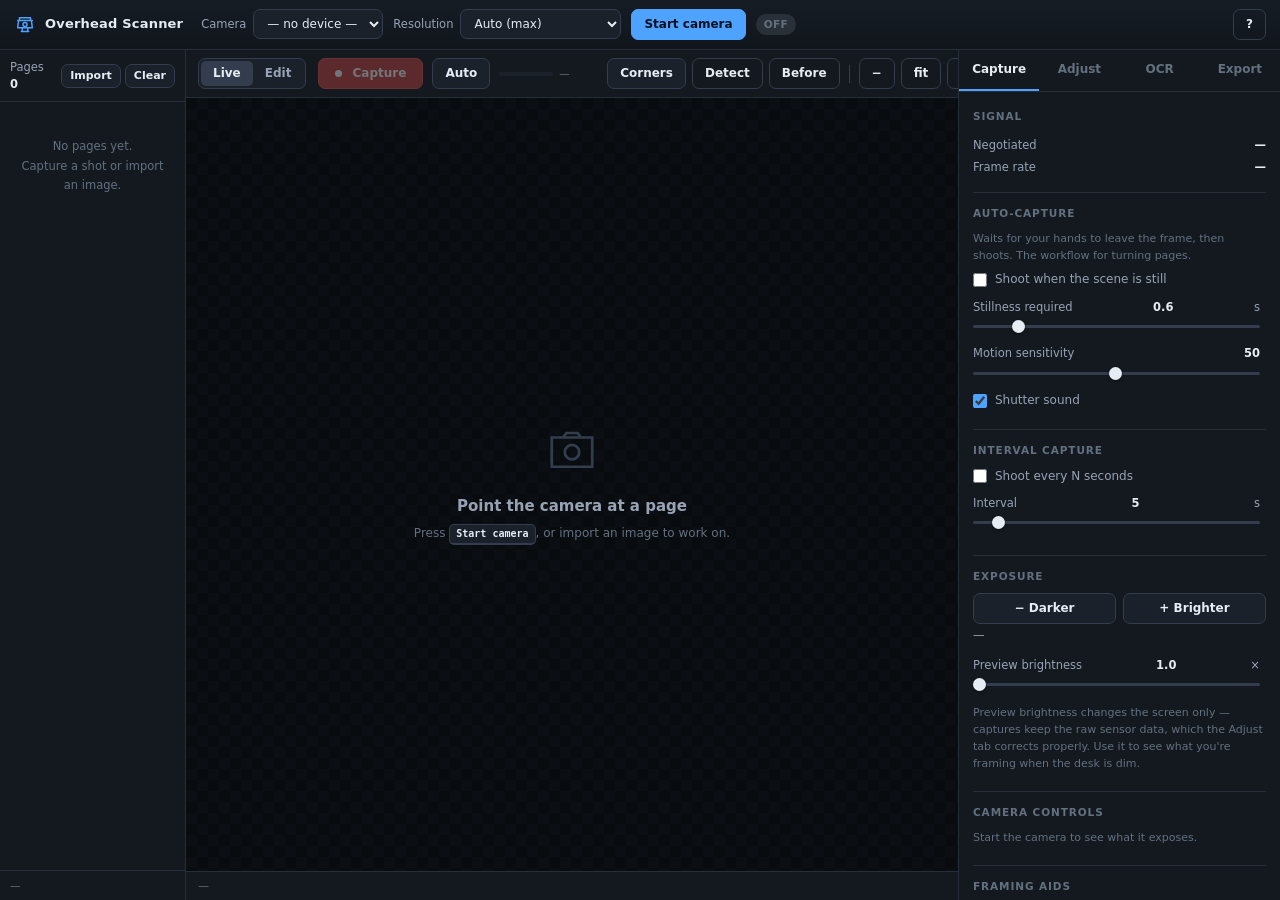
==== index.html @ 56f44bff "Snapshot before revert: PaddleOCR + rewritten detection + quality fix" ====
<!doctype html>
<html lang="en">
<head>
<meta charset="utf-8">
<meta name="viewport" content="width=device-width, initial-scale=1">
<title>Overhead Scanner</title>
<link rel="stylesheet" href="css/styles.css">
<link rel="icon" href="data:image/svg+xml,<svg xmlns='http://www.w3.org/2000/svg' viewBox='0 0 100 100'><text y='.9em' font-size='90'>🖨️</text></svg>">
</head>
<body>

<div class="app">

  <!-- ───────────────────────── top bar ───────────────────────── -->
  <header class="topbar">
    <div class="brand">
      <svg viewBox="0 0 24 24" class="logo" aria-hidden="true">
        <path d="M4 7h16M6 7V4h12v3M5 7l-1 8h16l-1-8M8 19h8M9 15v4M15 15v4" />
        <circle cx="12" cy="11.5" r="2.2"/>
      </svg>
      <span>Overhead&nbsp;Scanner</span>
    </div>

    <div class="topbar-group">
      <label class="field">
        <span>Camera</span>
        <select id="deviceSel"><option value="">— no device —</option></select>
      </label>
      <label class="field">
        <span>Resolution</span>
        <select id="resSel">
          <option value="auto">Auto (max)</option>
          <option value="3840x2160">4K · 3840×2160</option>
          <option value="2560x1440">1440p · 2560×1440</option>
          <option value="1920x1080">1080p · 1920×1080</option>
          <option value="1280x720">720p · 1280×720</option>
        </select>
      </label>
      <button id="btnStart" class="btn btn-primary">Start camera</button>
      <span id="camStatus" class="chip chip-off">off</span>
    </div>

    <div class="topbar-group right">
      <button id="btnHelp" class="btn btn-ghost" title="Keyboard shortcuts (?)">?</button>
    </div>
  </header>

  <main class="main">

    <!-- ───────────────────────── page tray ───────────────────────── -->
    <aside class="tray" id="trayPanel">
      <div class="tray-head">
        <span>Pages <b id="pageCount">0</b></span>
        <div class="tray-head-btns">
          <button id="btnImport" class="btn btn-tiny" title="Import image files">Import</button>
          <button id="btnClearAll" class="btn btn-tiny btn-danger" title="Delete all pages">Clear</button>
        </div>
      </div>
      <div class="tray-list" id="tray">
        <p class="tray-empty">No pages yet.<br>Capture a shot or import an image.</p>
      </div>
      <div class="tray-foot"><span id="trayInfo">—</span></div>
      <input type="file" id="fileInput" accept="image/*" multiple hidden>
    </aside>

    <!-- ───────────────────────── stage ───────────────────────── -->
    <section class="stage">
      <div class="stage-bar">
        <div class="seg" role="tablist">
          <button id="modeLive"  class="seg-btn is-on">Live</button>
          <button id="modeEdit"  class="seg-btn">Edit</button>
        </div>

        <div class="stage-bar-mid">
          <button id="btnCapture" class="btn btn-capture" title="Capture (Space)">
            <span class="dot"></span> Capture
          </button>
          <button id="btnAutoCap" class="btn btn-toggle" title="Auto-capture when the scene is still (A)">Auto</button>
          <div class="motion" title="Scene motion">
            <div class="motion-bar"><i id="motionFill"></i></div>
            <span id="motionLbl">—</span>
          </div>
        </div>

        <div class="stage-bar-right">
          <button id="btnCorners" class="btn btn-toggle" title="Adjust page corners (C)">Corners</button>
          <button id="btnDetect"  class="btn btn-ghost" title="Re-detect page edges (D)">Detect</button>
          <button id="btnCompare" class="btn btn-ghost" title="Hold to see the original (B)">Before</button>
          <span class="sep"></span>
          <button id="btnZoomOut" class="btn btn-ghost">−</button>
          <button id="btnFit" class="btn btn-ghost" title="Fit to window (0)"><span id="zoomLabel">fit</span></button>
          <button id="btnZoomIn" class="btn btn-ghost">+</button>
        </div>
      </div>

      <div class="stage-view" id="stageView">
        <div class="viewport" id="viewport">
          <video id="video" playsinline muted autoplay></video>
          <canvas id="stageCanvas"></canvas>
          <canvas id="overlayCanvas"></canvas>
        </div>
        <div class="stage-empty" id="stageEmpty">
          <svg viewBox="0 0 24 24" class="big-icon"><path d="M3 6h18v13H3z"/><path d="M8 6l1.5-2h5L16 6"/><circle cx="12" cy="12.5" r="3.2"/></svg>
          <h2>Point the camera at a page</h2>
          <p>Press <kbd>Start camera</kbd>, or import an image to work on.</p>
        </div>
        <div class="shutter" id="shutter"></div>
      </div>

      <div class="stage-foot">
        <span id="stageInfo">—</span>
        <span id="stageHint" class="hint"></span>
      </div>
    </section>

    <!-- ───────────────────────── inspector ───────────────────────── -->
    <aside class="inspector">
      <nav class="tabs">
        <button class="tab is-on" data-tab="capture">Capture</button>
        <button class="tab" data-tab="adjust">Adjust</button>
        <button class="tab" data-tab="ocr">OCR</button>
        <button class="tab" data-tab="export">Export</button>
      </nav>

      <!-- ══ Capture ══ -->
      <div class="pane is-on" data-pane="capture">

        <section class="grp">
          <h3>Signal</h3>
          <div class="kv"><span>Negotiated</span><b id="resInfo">—</b></div>
          <div class="kv"><span>Frame rate</span><b id="fpsInfo">—</b></div>
        </section>

        <section class="grp">
          <h3>Auto-capture</h3>
          <p class="note">Waits for your hands to leave the frame, then shoots. The workflow for turning pages.</p>
          <label class="row-check"><input type="checkbox" id="autoCapChk"><span>Shoot when the scene is still</span></label>
          <div class="ctl" data-k="dwell">
            <label>Stillness required <output>0.6</output>s</label>
            <input type="range" min="0.2" max="3" step="0.1" value="0.6">
          </div>
          <div class="ctl" data-k="sens">
            <label>Motion sensitivity <output>50</output></label>
            <input type="range" min="1" max="100" step="1" value="50">
          </div>
          <label class="row-check"><input type="checkbox" id="beepChk" checked><span>Shutter sound</span></label>
        </section>

        <section class="grp">
          <h3>Interval capture</h3>
          <label class="row-check"><input type="checkbox" id="intervalChk"><span>Shoot every N seconds</span></label>
          <div class="ctl" data-k="interval">
            <label>Interval <output>5</output>s</label>
            <input type="range" min="1" max="60" step="1" value="5">
          </div>
        </section>

        <section class="grp">
          <h3>Exposure</h3>
          <div class="btn-row">
            <button class="btn" id="expDown" title="Darker (,)">− Darker</button>
            <button class="btn" id="expUp" title="Brighter (.)">+ Brighter</button>
          </div>
          <div class="kv"><span id="expWhat">—</span><b id="expValue"></b></div>
          <div class="ctl" data-k="previewGain">
            <label>Preview brightness <output>1.0</output>×</label>
            <input type="range" min="1" max="4" step="0.1" value="1">
          </div>
          <p class="note">Preview brightness changes the screen only — captures keep the raw
            sensor data, which the Adjust tab corrects properly. Use it to see what you're
            framing when the desk is dim.</p>
        </section>

        <section class="grp">
          <h3>Camera controls</h3>
          <div id="camCaps"><p class="note">Start the camera to see what it exposes.</p></div>
        </section>

        <section class="grp">
          <h3>Framing aids</h3>
          <label class="row-check"><input type="checkbox" id="guideGrid"><span>Rule-of-thirds grid</span></label>
          <label class="row-check"><input type="checkbox" id="guideCross"><span>Centre cross</span></label>
          <label class="row-check"><input type="checkbox" id="guideDetect" checked><span>Live edge detection</span></label>
          <label class="row-check"><input type="checkbox" id="mirrorChk"><span>Mirror preview</span></label>
          <label class="field wide">
            <span>Aspect guide</span>
            <select id="guideAspect">
              <option value="">none</option>
              <option value="0.7071">A4 portrait</option>
              <option value="1.4142">A4 landscape</option>
              <option value="0.7727">Letter portrait</option>
              <option value="1.2941">Letter landscape</option>
              <option value="1">Square</option>
            </select>
          </label>
        </section>

        <section class="grp">
          <h3>On capture</h3>
          <label class="row-check"><input type="checkbox" id="autoDetectChk" checked><span>Auto-detect page edges</span></label>
          <label class="row-check"><input type="checkbox" id="autoSelectChk" checked><span>Jump to the new page</span></label>
        </section>
      </div>

      <!-- ══ Adjust ══ -->
      <div class="pane" data-pane="adjust">

        <section class="grp">
          <h3>Filter</h3>
          <div class="filters" id="filters">
            <button class="fbtn" data-filter="original">Original</button>
            <button class="fbtn is-on" data-filter="auto">Auto</button>
            <button class="fbtn" data-filter="color">Colour doc</button>
            <button class="fbtn" data-filter="gray">Greyscale</button>
            <button class="fbtn" data-filter="bw">Black &amp; white</button>
            <button class="fbtn" data-filter="whiteboard">Whiteboard</button>
            <button class="fbtn" data-filter="ink">Ink boost</button>
            <button class="fbtn" data-filter="photo">Photo</button>
          </div>
        </section>

        <section class="grp">
          <h3>Crop</h3>
          <button class="btn btn-toggle wide" id="cropEdit">Edit crop corners</button>
          <div class="btn-row">
            <button class="btn btn-ghost" id="cropDetect">Auto-detect</button>
            <button class="btn btn-ghost" id="cropReset">Whole frame</button>
          </div>
          <div class="ctl" data-k="inset">
            <label>Trim edges <output>0.0</output>%</label>
            <input type="range" min="-3" max="8" step="0.1" value="0">
          </div>
          <div class="kv"><span>Status</span><b id="cropState">—</b></div>
          <p class="note">In crop mode, drag a corner to move it, or drag an edge to move the
            whole side. Arrow keys nudge the last corner you touched; hold Shift for bigger steps.</p>
        </section>

        <section class="grp">
          <h3>Geometry</h3>
          <div class="btn-row">
            <button class="btn btn-ghost" id="rotL" title="Rotate left ([)"><svg class="ico" viewBox="0 0 24 24"><path d="M13 4.07V1L8.45 5.55 13 10V6.09c2.84.48 5 2.94 5 5.91s-2.16 5.43-5 5.91v2.02c3.95-.49 7-3.85 7-7.93s-3.05-7.44-7-7.93zM7.11 8.53L5.7 7.11C4.8 8.27 4.24 9.61 4.07 11h2.02c.14-.87.49-1.72 1.02-2.47zM6.09 13H4.07c.17 1.39.72 2.73 1.62 3.89l1.41-1.42c-.52-.75-.87-1.59-1.01-2.47zm1.01 5.32c1.16.9 2.51 1.44 3.9 1.61V17.9c-.87-.15-1.71-.49-2.46-1.03L7.1 18.32z"/></svg>90°</button>
            <button class="btn btn-ghost" id="rotR" title="Rotate right (])"><svg class="ico flip" viewBox="0 0 24 24"><path d="M13 4.07V1L8.45 5.55 13 10V6.09c2.84.48 5 2.94 5 5.91s-2.16 5.43-5 5.91v2.02c3.95-.49 7-3.85 7-7.93s-3.05-7.44-7-7.93zM7.11 8.53L5.7 7.11C4.8 8.27 4.24 9.61 4.07 11h2.02c.14-.87.49-1.72 1.02-2.47zM6.09 13H4.07c.17 1.39.72 2.73 1.62 3.89l1.41-1.42c-.52-.75-.87-1.59-1.01-2.47zm1.01 5.32c1.16.9 2.51 1.44 3.9 1.61V17.9c-.87-.15-1.71-.49-2.46-1.03L7.1 18.32z"/></svg>90°</button>
            <button class="btn btn-ghost" id="flipH">Flip H</button>
            <button class="btn btn-ghost" id="flipV">Flip V</button>
          </div>
          <div class="ctl" data-k="straighten">
            <label>Straighten <output>0</output>°</label>
            <input type="range" min="-15" max="15" step="0.1" value="0">
            <button class="rst" title="Reset to filter default"></button>
          </div>
          <label class="field wide">
            <span>Output size</span>
            <select id="outSize">
              <option value="detected">Fit detected page</option>
              <option value="original">Original pixels</option>
              <option value="a4">A4 · 2480×3508 (300 dpi)</option>
              <option value="letter">Letter · 2550×3300 (300 dpi)</option>
            </select>
          </label>
        </section>

        <section class="grp">
          <h3>Lighting</h3>
          <div class="ctl" data-k="flatten">
            <label>Shadow &amp; gradient removal <output>95</output></label>
            <input type="range" min="0" max="100" step="1" value="95">
            <button class="rst" title="Reset to filter default"></button>
          </div>
          <label class="field wide">
            <span>White balance</span>
            <select id="wbSel">
              <option value="off">Off</option>
              <option value="gray" selected>Gray world</option>
              <option value="white">White patch</option>
            </select>
          </label>
          <div class="ctl" data-k="temp">
            <label>Temperature <output>0</output></label>
            <input type="range" min="-100" max="100" step="1" value="0"><button class="rst" title="Reset to filter default"></button>
          </div>
          <div class="ctl" data-k="tint">
            <label>Tint <output>0</output></label>
            <input type="range" min="-100" max="100" step="1" value="0"><button class="rst" title="Reset to filter default"></button>
          </div>
        </section>

        <section class="grp">
          <h3>Tone</h3>
          <div class="ctl" data-k="exposure">
            <label>Exposure <output>0</output></label>
            <input type="range" min="-100" max="100" step="1" value="0"><button class="rst" title="Reset to filter default"></button>
          </div>
          <div class="ctl" data-k="contrast">
            <label>Contrast <output>0</output></label>
            <input type="range" min="-100" max="100" step="1" value="0"><button class="rst" title="Reset to filter default"></button>
          </div>
          <div class="ctl" data-k="gamma">
            <label>Gamma <output>1.00</output></label>
            <input type="range" min="0.3" max="3" step="0.01" value="1"><button class="rst" title="Reset to filter default"></button>
          </div>
          <div class="ctl" data-k="highlights">
            <label>Highlights <output>0</output></label>
            <input type="range" min="-100" max="100" step="1" value="0"><button class="rst" title="Reset to filter default"></button>
          </div>
          <div class="ctl" data-k="shadows">
            <label>Shadows <output>0</output></label>
            <input type="range" min="-100" max="100" step="1" value="0"><button class="rst" title="Reset to filter default"></button>
          </div>
        </section>

        <section class="grp">
          <h3>Colour</h3>
          <div class="ctl" data-k="saturation">
            <label>Saturation <output>0</output></label>
            <input type="range" min="-100" max="100" step="1" value="0"><button class="rst" title="Reset to filter default"></button>
          </div>
          <div class="ctl" data-k="vibrance">
            <label>Vibrance <output>0</output></label>
            <input type="range" min="-100" max="100" step="1" value="0"><button class="rst" title="Reset to filter default"></button>
          </div>
        </section>

        <section class="grp">
          <h3>Detail</h3>
          <div class="ctl" data-k="denoise">
            <label>Denoise <output>0</output></label>
            <input type="range" min="0" max="100" step="1" value="0"><button class="rst" title="Reset to filter default"></button>
          </div>
          <div class="ctl" data-k="sharpen">
            <label>Sharpen <output>30</output></label>
            <input type="range" min="0" max="150" step="1" value="30"><button class="rst" title="Reset to filter default"></button>
          </div>
        </section>

        <section class="grp" id="bwGrp">
          <h3>Black &amp; white</h3>
          <div class="ctl" data-k="threshold">
            <label>Threshold bias <output>0</output></label>
            <input type="range" min="-50" max="50" step="1" value="0"><button class="rst" title="Reset to filter default"></button>
          </div>
          <div class="ctl" data-k="window">
            <label>Local window <output>100</output>%</label>
            <input type="range" min="20" max="300" step="5" value="100"><button class="rst" title="Reset to filter default"></button>
          </div>
        </section>

        <section class="grp">
          <label class="row-check"><input type="checkbox" id="invertChk"><span>Invert</span></label>
          <div class="btn-row">
            <button class="btn btn-ghost" id="btnResetAdjust">Reset all</button>
            <button class="btn" id="btnApplyAll">Apply to all pages</button>
          </div>
        </section>
      </div>

      <!-- ══ OCR ══ -->
      <div class="pane" data-pane="ocr">
        <section class="grp">
          <h3>Recognition</h3>
          <label class="field wide">
            <span>Engine</span>
            <select id="ocrEngine">
              <option value="paddle">PaddleOCR — PP-OCRv4 (accurate)</option>
              <option value="tesseract">Tesseract — faster to start</option>
            </select>
          </label>
          <label class="field wide" id="langRow">
            <span>Language</span>
            <select id="ocrLang"><option value="eng">English (eng)</option></select>
          </label>
          <label class="field wide">
            <span>Page segmentation</span>
            <select id="ocrPsm">
              <option value="3">Automatic — full page</option>
              <option value="4">Single column of text</option>
              <option value="6">Single uniform block</option>
              <option value="11">Sparse text — find anything</option>
              <option value="1">Automatic with orientation detect</option>
            </select>
          </label>
          <div class="btn-row">
            <button class="btn btn-primary" id="btnOcrPage">Read this page</button>
            <button class="btn" id="btnOcrAll">Read all</button>
          </div>
          <button class="btn btn-ghost wide" id="btnOcrCancel" disabled>Cancel</button>
          <div class="prog"><i id="ocrFill"></i></div>
          <div class="kv"><span id="ocrStatus">idle</span><b id="ocrConf">—</b></div>
          <label class="row-check"><input type="checkbox" id="showBoxes"><span>Show word boxes on the image</span></label>
          <p class="note" id="engineNote"></p>
          <p class="note">OCR runs on the <em>processed</em> image — a good Black &amp; white or Auto filter usually lifts accuracy more than any OCR setting.</p>
        </section>

        <section class="grp grow">
          <h3>Text</h3>
          <textarea id="ocrText" spellcheck="false" placeholder="Recognised text appears here, and is editable before export."></textarea>
          <div class="btn-row">
            <button class="btn btn-ghost" id="btnCopyText">Copy</button>
            <button class="btn btn-ghost" id="btnSaveText">Save .txt</button>
          </div>
        </section>
      </div>

      <!-- ══ Export ══ -->
      <div class="pane" data-pane="export">
        <section class="grp">
          <h3>This page</h3>
          <label class="field wide">
            <span>Format</span>
            <select id="expFormat">
              <option value="image/png">PNG — lossless</option>
              <option value="image/jpeg" selected>JPEG</option>
              <option value="image/webp">WebP</option>
            </select>
          </label>
          <div class="ctl" data-k="expQuality">
            <label>Quality <output>92</output></label>
            <input type="range" min="40" max="100" step="1" value="92">
          </div>
          <div class="btn-row">
            <button class="btn btn-primary" id="btnExportImage">Save image</button>
            <button class="btn btn-ghost" id="btnCopyClip">Copy</button>
          </div>
        </section>

        <section class="grp">
          <h3>PDF</h3>
          <label class="field wide">
            <span>Page size</span>
            <select id="pdfPageSize">
              <option value="auto">Match image aspect</option>
              <option value="a4" selected>A4</option>
              <option value="letter">Letter</option>
            </select>
          </label>
          <div class="ctl" data-k="pdfQuality">
            <label>JPEG quality <output>85</output></label>
            <input type="range" min="40" max="100" step="1" value="85">
          </div>
          <label class="row-check"><input type="checkbox" id="pdfSearchable" checked><span>Searchable — embed OCR text layer</span></label>
          <label class="row-check"><input type="checkbox" id="pdfAllPages" checked><span>All pages (otherwise just this one)</span></label>
          <button class="btn btn-primary wide" id="btnExportPdf">Save PDF</button>
          <p class="note" id="pdfNote">Pages without OCR text are embedded as images only.</p>
        </section>

        <section class="grp">
          <h3>Other</h3>
          <div class="btn-row">
            <button class="btn btn-ghost" id="btnPrint">Print</button>
            <button class="btn btn-ghost" id="btnExportTextAll">All text .txt</button>
          </div>
        </section>

        <section class="grp">
          <h3>Estimate</h3>
          <div class="kv"><span>Output pixels</span><b id="estDims">—</b></div>
          <div class="kv"><span>Approx. size</span><b id="estSize">—</b></div>
          <button class="btn btn-ghost wide" id="btnEstimate">Measure</button>
        </section>
      </div>
    </aside>
  </main>
</div>

<div class="toasts" id="toasts"></div>

<div class="modal" id="helpModal" hidden>
  <div class="modal-box">
    <h2>Keyboard shortcuts</h2>
    <div class="keys">
      <div><kbd>Space</kbd><span>Capture</span></div>
      <div><kbd>A</kbd><span>Toggle auto-capture</span></div>
      <div><kbd>C</kbd><span>Corner adjust mode</span></div>
      <div><kbd>D</kbd><span>Re-detect page edges</span></div>
      <div><kbd>B</kbd><span>Hold — show original</span></div>
      <div><kbd>L</kbd> / <kbd>E</kbd><span>Live / Edit view</span></div>
      <div><kbd>←</kbd> <kbd>→</kbd><span>Previous / next page</span></div>
      <div><kbd>,</kbd> <kbd>.</kbd><span>Camera exposure down / up</span></div>
      <div><kbd>[</kbd> <kbd>]</kbd><span>Rotate left / right</span></div>
      <div><kbd>0</kbd><span>Fit to window</span></div>
      <div><kbd>+</kbd> <kbd>−</kbd><span>Zoom</span></div>
      <div><kbd>1</kbd>–<kbd>8</kbd><span>Pick filter</span></div>
      <div><kbd>R</kbd><span>Run OCR on this page</span></div>
      <div><kbd>Delete</kbd><span>Delete current page</span></div>
      <div><kbd>?</kbd><span>This help</span></div>
    </div>
    <h2>Tips for a clean scan</h2>
    <ul class="tips">
      <li>Light the page from two sides if you can; one lamp leaves a gradient that
          <em>Shadow &amp; gradient removal</em> then has to undo.</li>
      <li>A dark, matte desk mat makes edge detection almost perfect.</li>
      <li>For text-only pages, <em>Black &amp; white</em> gives the smallest files and the best OCR.</li>
      <li>Auto-capture waits for stillness — keep your hand in frame until you want the shot.</li>
    </ul>
    <button class="btn btn-primary" id="btnHelpClose">Close</button>
  </div>
</div>

<script src="js/util.js"></script>
<script src="js/geometry.js"></script>
<script src="js/imaging.js"></script>
<script src="js/camera.js"></script>
<script src="js/pdf.js"></script>
<script src="js/store.js"></script>
<script src="vendor/tesseract/tesseract.min.js"></script>
<script src="vendor/onnx/ort.wasm.min.js"></script>
<script src="js/paddle.js"></script>
<script src="js/ocr.js"></script>
<script src="js/app.js"></script>
</body>
</html>
---- css/styles.css ----
/* ─────────────────────────────────────────────────────────────
   Overhead Scanner — dark console UI.
   Dark on purpose: the operator judges paper whiteness against
   the screen, and a bright UI reflects in glossy pages.
   ───────────────────────────────────────────────────────────── */

:root{
  --bg:        #0d1014;
  --bg-2:      #141920;
  --bg-3:      #1b212a;
  --line:      #262e3a;
  --line-2:    #333d4d;
  --fg:        #e6ecf3;
  --fg-2:      #97a3b4;
  --fg-3:      #63707f;
  --accent:    #4da3ff;
  --accent-2:  #7fc0ff;
  --good:      #35d39a;
  --warn:      #ffb648;
  --bad:       #ff6b6b;
  --shadow:    0 8px 28px rgba(0,0,0,.45);
  --r:         9px;
  --tray-w:    186px;
  --insp-w:    322px;
  font-synthesis-weight: none;
}

*{ box-sizing:border-box; margin:0; padding:0; }

html,body{ height:100%; }
body{
  background:var(--bg);
  color:var(--fg);
  font:13px/1.45 -apple-system, BlinkMacSystemFont, "Inter", "Segoe UI", system-ui, sans-serif;
  overflow:hidden;
  -webkit-font-smoothing:antialiased;
}

kbd{
  display:inline-block; padding:1px 6px; border-radius:5px;
  background:var(--bg-3); border:1px solid var(--line-2);
  border-bottom-width:2px; font:600 11px/1.6 ui-monospace,SFMono-Regular,Menlo,monospace;
  color:var(--fg);
}

/* ── layout ─────────────────────────────────────────────── */
.app{ display:flex; flex-direction:column; height:100%; }
.main{ flex:1; display:flex; min-height:0; }

.topbar{
  display:flex; align-items:center; gap:18px;
  padding:0 14px; height:50px; flex:none;
  background:linear-gradient(180deg,#161c24,#11161d);
  border-bottom:1px solid var(--line);
}
.brand{ display:flex; align-items:center; gap:9px; font-weight:650; letter-spacing:.2px; white-space:nowrap; }
.logo{ width:22px; height:22px; fill:none; stroke:var(--accent); stroke-width:1.6; stroke-linejoin:round; stroke-linecap:round; }
.topbar-group{ display:flex; align-items:center; gap:10px; }
.topbar-group.right{ margin-left:auto; }

/* ── form atoms ─────────────────────────────────────────── */
.field{ display:flex; align-items:center; gap:7px; font-size:11.5px; color:var(--fg-2); }
.field.wide{ display:block; margin:8px 0; }
.field.wide > span{ display:block; margin-bottom:5px; }
select, input[type=text], textarea{
  background:var(--bg-3); color:var(--fg); border:1px solid var(--line-2);
  border-radius:7px; padding:6px 9px; font:inherit; font-size:12px; outline:none;
  max-width:100%;
}
.field.wide select{ width:100%; }
select:focus, textarea:focus{ border-color:var(--accent); }
select{ cursor:pointer; }

.btn{
  background:var(--bg-3); color:var(--fg); border:1px solid var(--line-2);
  border-radius:7px; padding:6px 12px; font:inherit; font-size:12px; font-weight:550;
  cursor:pointer; white-space:nowrap; transition:background .12s, border-color .12s, color .12s;
}
.btn:hover:not(:disabled){ background:#242c37; border-color:#44506279; }
.btn:active:not(:disabled){ transform:translateY(1px); }
.btn:disabled{ opacity:.4; cursor:not-allowed; }
.btn-primary{ background:var(--accent); border-color:var(--accent); color:#04101f; }
.btn-primary:hover:not(:disabled){ background:var(--accent-2); border-color:var(--accent-2); }
.btn-ghost{ background:transparent; }
.btn-danger:hover:not(:disabled){ background:#3a1f24; border-color:#7d3b45; color:#ffb3b3; }
.btn-tiny{ padding:3px 8px; font-size:11px; }
.btn.wide{ width:100%; margin-top:8px; }
.btn-toggle.is-on{ background:var(--accent); border-color:var(--accent); color:#04101f; }
.btn-row{ display:flex; gap:7px; margin-top:9px; flex-wrap:wrap; }
.btn-row .btn{ flex:1; }

.chip{ font-size:10.5px; font-weight:650; padding:3px 8px; border-radius:20px; letter-spacing:.4px; text-transform:uppercase; }
.chip-off{ background:#2a3038; color:var(--fg-3); }
.chip-on{ background:#123227; color:var(--good); }
.chip-err{ background:#33191c; color:var(--bad); }

.row-check{ display:flex; align-items:center; gap:8px; margin:7px 0; cursor:pointer; color:var(--fg-2); font-size:12px; }
.row-check input{ accent-color:var(--accent); width:14px; height:14px; cursor:pointer; flex:none; }
.row-check:hover{ color:var(--fg); }

/* sliders */
.ctl{ margin:10px 0; display:grid; grid-template-columns:1fr auto; gap:2px 6px; align-items:center; }
.ctl label{ grid-column:1/2; font-size:11.5px; color:var(--fg-2); display:flex; justify-content:space-between; gap:8px; }
.ctl label output{ color:var(--fg); font-variant-numeric:tabular-nums; font-weight:600; }
.ctl input[type=range]{ grid-column:1/2; width:100%; }
/* Reset affordance. Drawn as SVG rather than a "⟲" glyph — the rotation
   arrows are missing from enough font fallbacks to show up as tofu. */
.ctl .rst{
  grid-row:1/3; grid-column:2/3; align-self:center;
  width:19px; height:19px; padding:0; font-size:0; border:none; cursor:pointer;
  background:transparent no-repeat center / 13px 13px;
  background-image:url("data:image/svg+xml,%3Csvg xmlns='http://www.w3.org/2000/svg' viewBox='0 0 16 16' fill='none' stroke='%2363707f' stroke-width='1.7' stroke-linecap='round' stroke-linejoin='round'%3E%3Cpath d='M13.2 8a5.2 5.2 0 1 1-1.7-3.85'/%3E%3Cpath d='M13.4 2.2v3.2h-3.2'/%3E%3C/svg%3E");
  transition:opacity .12s;
  opacity:.7;
}
.ctl .rst:hover{
  opacity:1;
  background-image:url("data:image/svg+xml,%3Csvg xmlns='http://www.w3.org/2000/svg' viewBox='0 0 16 16' fill='none' stroke='%234da3ff' stroke-width='1.7' stroke-linecap='round' stroke-linejoin='round'%3E%3Cpath d='M13.2 8a5.2 5.2 0 1 1-1.7-3.85'/%3E%3Cpath d='M13.4 2.2v3.2h-3.2'/%3E%3C/svg%3E");
}

.ico{ width:13px; height:13px; fill:currentColor; vertical-align:-2px; margin-right:5px; }
.ico.flip{ transform:scaleX(-1); }
.ctl.is-dirty label output{ color:var(--accent); }

input[type=range]{
  -webkit-appearance:none; appearance:none; height:18px; background:none; cursor:pointer;
}
input[type=range]::-webkit-slider-runnable-track{ height:3px; border-radius:3px; background:var(--line-2); }
input[type=range]::-webkit-slider-thumb{
  -webkit-appearance:none; width:13px; height:13px; border-radius:50%;
  background:var(--fg); margin-top:-5px; border:none; box-shadow:0 1px 3px #0008;
}
input[type=range]:hover::-webkit-slider-thumb{ background:var(--accent-2); }
input[type=range]::-moz-range-track{ height:3px; border-radius:3px; background:var(--line-2); }
input[type=range]::-moz-range-thumb{ width:13px; height:13px; border:none; border-radius:50%; background:var(--fg); }

/* ── tray ───────────────────────────────────────────────── */
.tray{
  width:var(--tray-w); flex:none; display:flex; flex-direction:column;
  background:var(--bg-2); border-right:1px solid var(--line);
}
.tray-head{
  display:flex; align-items:center; justify-content:space-between; gap:6px;
  padding:9px 10px; border-bottom:1px solid var(--line); font-size:11.5px; color:var(--fg-2);
}
.tray-head b{ color:var(--fg); }
.tray-head-btns{ display:flex; gap:4px; }
.tray-list{ flex:1; overflow-y:auto; padding:9px; display:flex; flex-direction:column; gap:9px; }
.tray-empty{ color:var(--fg-3); font-size:11.5px; text-align:center; padding:26px 6px; line-height:1.7; }
.tray-foot{ padding:7px 10px; border-top:1px solid var(--line); font-size:10.5px; color:var(--fg-3); }

.thumb{
  position:relative; border:2px solid transparent; border-radius:var(--r);
  overflow:hidden; cursor:pointer; background:#0a0d11; flex:none;
}
.thumb img{ display:block; width:100%; height:auto; opacity:.85; }
.thumb:hover img{ opacity:1; }
.thumb.is-on{ border-color:var(--accent); }
.thumb.is-drag{ opacity:.35; }
.thumb.drop-before{ box-shadow:0 -3px 0 0 var(--accent); }
.thumb.drop-after{ box-shadow:0 3px 0 0 var(--accent); }
.thumb .num{
  position:absolute; top:4px; left:4px; background:#000a; color:#fff;
  font-size:10px; font-weight:700; padding:1px 6px; border-radius:20px;
}
.thumb .badges{ position:absolute; top:4px; right:4px; display:flex; gap:3px; }
.thumb .badge{ background:#000a; color:var(--good); font-size:9px; font-weight:700; padding:1px 5px; border-radius:20px; }
.thumb .del{
  position:absolute; bottom:4px; right:4px; background:#000a; color:#fff; border:none;
  width:20px; height:20px; border-radius:5px; cursor:pointer; font-size:12px; line-height:1;
  opacity:0; transition:opacity .12s;
}
.thumb:hover .del{ opacity:1; }
.thumb .del:hover{ background:var(--bad); }

/* ── stage ──────────────────────────────────────────────── */
.stage{ flex:1; display:flex; flex-direction:column; min-width:0; background:var(--bg); }
.stage-bar{
  display:flex; align-items:center; gap:12px; padding:8px 12px; flex:none;
  border-bottom:1px solid var(--line); background:var(--bg-2);
}
.stage-bar-mid{ display:flex; align-items:center; gap:9px; margin:0 auto; }
.stage-bar-right{ display:flex; align-items:center; gap:6px; }
.sep{ width:1px; height:18px; background:var(--line-2); margin:0 3px; }

.seg{ display:flex; background:var(--bg-3); border:1px solid var(--line-2); border-radius:7px; padding:2px; }
.seg-btn{
  background:none; border:none; color:var(--fg-2); padding:4px 12px; border-radius:5px;
  font:inherit; font-size:12px; font-weight:600; cursor:pointer;
}
.seg-btn.is-on{ background:var(--line-2); color:var(--fg); }

.btn-capture{ background:#c8443f; border-color:#e05a55; color:#fff; padding:6px 16px; font-weight:650; }
.btn-capture:hover:not(:disabled){ background:#e05a55; border-color:#f07570; }
.btn-capture .dot{ display:inline-block; width:7px; height:7px; border-radius:50%; background:#fff; margin-right:6px; vertical-align:middle; }

.motion{ display:flex; align-items:center; gap:6px; font-size:10.5px; color:var(--fg-3); min-width:96px; }
.motion-bar{ width:54px; height:4px; background:var(--bg-3); border-radius:3px; overflow:hidden; }
.motion-bar i{ display:block; height:100%; width:0%; background:var(--warn); transition:width .1s linear; }
.motion-bar i.still{ background:var(--good); }

.stage-view{ flex:1; position:relative; overflow:hidden; display:flex; align-items:center; justify-content:center;
  background:
    linear-gradient(45deg,#0b0e12 25%,transparent 25%,transparent 75%,#0b0e12 75%),
    linear-gradient(45deg,#0b0e12 25%,#090c0f 25%,#090c0f 75%,#0b0e12 75%);
  background-size:22px 22px; background-position:0 0,11px 11px;
}
.viewport{ position:relative; line-height:0; box-shadow:var(--shadow); }
.viewport video, .viewport canvas{ display:block; max-width:100%; }
#video{ background:#000; }
#stageCanvas{ background:#fff; }
#overlayCanvas{ position:absolute; inset:0; width:100%; height:100%; touch-action:none; }
.viewport.mirrored video{ transform:scaleX(-1); }
.viewport.hide-video video{ display:none; }
.viewport.hide-canvas #stageCanvas{ display:none; }
.viewport.hidden{ display:none; }
.viewport.corner-mode #overlayCanvas{ cursor:crosshair; }

.stage-empty{ position:absolute; left:0; right:0; padding:0 20px; text-align:center; color:var(--fg-3); pointer-events:none; }
.stage-empty h2{ font-size:15px; font-weight:600; color:var(--fg-2); margin:12px 0 6px; }
.stage-empty p{ font-size:12px; }
.stage-empty kbd{ font-size:10px; }
.big-icon{ width:54px; height:54px; fill:none; stroke:var(--line-2); stroke-width:1.2; }

.shutter{ position:absolute; inset:0; background:#fff; opacity:0; pointer-events:none; }
.shutter.flash{ animation:flash .28s ease-out; }
@keyframes flash{ 0%{opacity:.85} 100%{opacity:0} }

.stage-foot{
  flex:none; padding:6px 12px; border-top:1px solid var(--line); background:var(--bg-2);
  display:flex; justify-content:space-between; gap:12px; font-size:11px; color:var(--fg-3);
  font-variant-numeric:tabular-nums;
}
.stage-foot .hint{ color:var(--accent); }

/* ── inspector ──────────────────────────────────────────── */
.inspector{
  width:var(--insp-w); flex:none; display:flex; flex-direction:column;
  background:var(--bg-2); border-left:1px solid var(--line);
}
.tabs{ display:flex; flex:none; border-bottom:1px solid var(--line); }
.tab{
  flex:1; background:none; border:none; border-bottom:2px solid transparent;
  color:var(--fg-3); padding:11px 4px; font:inherit; font-size:12px; font-weight:600; cursor:pointer;
}
.tab:hover{ color:var(--fg-2); }
.tab.is-on{ color:var(--fg); border-bottom-color:var(--accent); }
.pane{ display:none; flex:1; overflow-y:auto; padding:4px 14px 20px; flex-direction:column; }
.pane.is-on{ display:flex; }

.grp{ padding:13px 0; border-bottom:1px solid var(--line); }
.grp:last-child{ border-bottom:none; }
.grp.grow{ flex:1; display:flex; flex-direction:column; min-height:170px; }
.grp h3{
  font-size:10.5px; font-weight:700; text-transform:uppercase; letter-spacing:.9px;
  color:var(--fg-3); margin-bottom:9px;
}
.note{ font-size:11px; color:var(--fg-3); line-height:1.55; margin:6px 0; }
.note em{ color:var(--fg-2); font-style:normal; }
.kv{ display:flex; justify-content:space-between; gap:10px; font-size:11.5px; color:var(--fg-2); padding:3px 0; }
.kv b{ color:var(--fg); font-weight:600; font-variant-numeric:tabular-nums; text-align:right; }

.filters{ display:grid; grid-template-columns:1fr 1fr; gap:6px; }
.fbtn{
  background:var(--bg-3); border:1px solid var(--line-2); color:var(--fg-2);
  border-radius:7px; padding:7px 6px; font:inherit; font-size:11.5px; font-weight:550; cursor:pointer;
}
.fbtn:hover{ background:#242c37; color:var(--fg); }
.fbtn.is-on{ background:var(--accent); border-color:var(--accent); color:#04101f; }

.prog{ height:4px; background:var(--bg-3); border-radius:3px; overflow:hidden; margin:10px 0 6px; }
.prog i{ display:block; height:100%; width:0%; background:var(--accent); transition:width .18s; }

#ocrText{ flex:1; width:100%; resize:none; font:12px/1.55 ui-monospace,SFMono-Regular,Menlo,monospace; min-height:150px; }

#camCaps .ctl{ margin:8px 0; }

/* ── toasts ─────────────────────────────────────────────── */
.toasts{ position:fixed; bottom:18px; left:50%; transform:translateX(-50%); display:flex; flex-direction:column; gap:7px; z-index:60; align-items:center; pointer-events:none; }
.toast{
  background:var(--bg-3); border:1px solid var(--line-2); color:var(--fg);
  padding:8px 15px; border-radius:20px; font-size:12px; box-shadow:var(--shadow);
  animation:rise .2s ease-out;
}
.toast.good{ border-color:#2c6e56; color:#9df0cd; }
.toast.bad{ border-color:#7d3b45; color:#ffb3b3; }
.toast.fade{ opacity:0; transition:opacity .3s; }
@keyframes rise{ from{ opacity:0; transform:translateY(8px);} }

/* ── modal ──────────────────────────────────────────────── */
.modal{ position:fixed; inset:0; background:#000a; display:flex; align-items:center; justify-content:center; z-index:70; padding:20px; }
.modal[hidden]{ display:none; }
.modal-box{
  background:var(--bg-2); border:1px solid var(--line-2); border-radius:14px;
  padding:24px 26px; max-width:520px; width:100%; max-height:86vh; overflow-y:auto; box-shadow:var(--shadow);
}
.modal-box h2{ font-size:13px; text-transform:uppercase; letter-spacing:.9px; color:var(--fg-3); margin:18px 0 10px; }
.modal-box h2:first-child{ margin-top:0; }
.keys{ display:grid; grid-template-columns:auto 1fr; gap:7px 14px; align-items:center; font-size:12px; }
.keys > div{ display:contents; }
.keys span{ color:var(--fg-2); }
.tips{ padding-left:17px; font-size:12px; color:var(--fg-2); line-height:1.65; }
.tips li{ margin:5px 0; }
.tips em{ color:var(--fg); font-style:normal; font-weight:600; }
.modal-box .btn{ margin-top:20px; }

/* ── scrollbars ─────────────────────────────────────────── */
::-webkit-scrollbar{ width:9px; height:9px; }
::-webkit-scrollbar-track{ background:transparent; }
::-webkit-scrollbar-thumb{ background:#2c3542; border-radius:5px; border:2px solid var(--bg-2); }
::-webkit-scrollbar-thumb:hover{ background:#3d4757; }

/* ── narrow screens ─────────────────────────────────────── */
@media (max-width:1180px){
  :root{ --insp-w:288px; --tray-w:150px; }
  .brand span{ display:none; }
}
@media (max-width:940px){
  .tray{ display:none; }
  .motion{ display:none; }
}
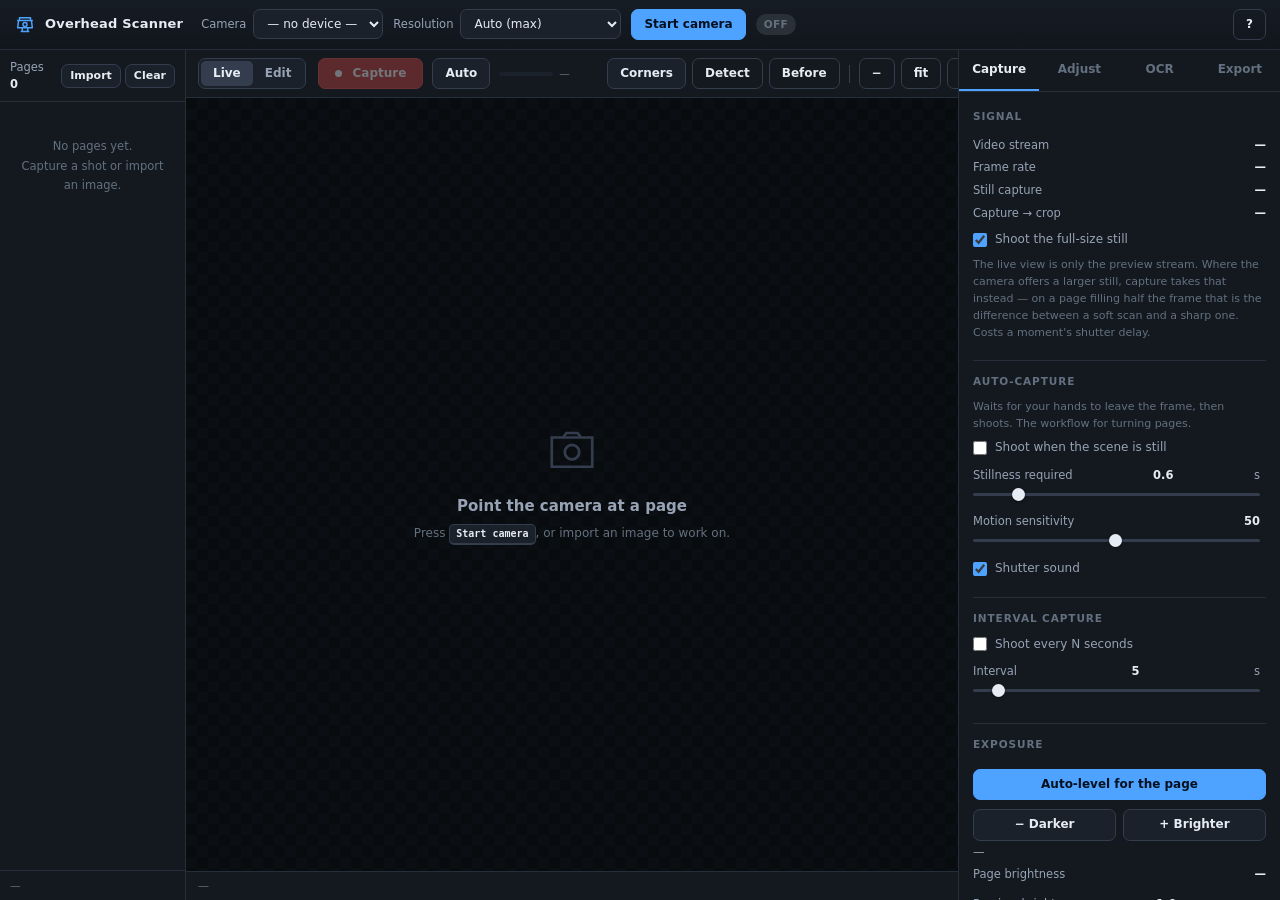
==== commit 665ec58d: "Capture at the camera's real maximum; auto-level exposure; refocus Resolution: - getUserMedia 'ideal" ====
--- a/index.html
+++ b/index.html
@@ -127,8 +127,14 @@
 
         <section class="grp">
           <h3>Signal</h3>
-          <div class="kv"><span>Negotiated</span><b id="resInfo">—</b></div>
+          <div class="kv"><span>Video stream</span><b id="resInfo">—</b></div>
           <div class="kv"><span>Frame rate</span><b id="fpsInfo">—</b></div>
+          <div class="kv"><span>Still capture</span><b id="photoInfo">—</b></div>
+          <div class="kv"><span>Capture → crop</span><b id="cropInfo">—</b></div>
+          <label class="row-check"><input type="checkbox" id="photoChk" checked><span>Shoot the full-size still</span></label>
+          <p class="note">The live view is only the preview stream. Where the camera offers a
+            larger still, capture takes that instead — on a page filling half the frame that is
+            the difference between a soft scan and a sharp one. Costs a moment's shutter delay.</p>
         </section>
 
         <section class="grp">
@@ -157,11 +163,13 @@
 
         <section class="grp">
           <h3>Exposure</h3>
+          <button class="btn btn-primary wide" id="expAuto">Auto-level for the page</button>
           <div class="btn-row">
             <button class="btn" id="expDown" title="Darker (,)">− Darker</button>
             <button class="btn" id="expUp" title="Brighter (.)">+ Brighter</button>
           </div>
           <div class="kv"><span id="expWhat">—</span><b id="expValue"></b></div>
+          <div class="kv"><span>Page brightness</span><b id="pageLevel">—</b></div>
           <div class="ctl" data-k="previewGain">
             <label>Preview brightness <output>1.0</output>×</label>
             <input type="range" min="1" max="4" step="0.1" value="1">
@@ -169,6 +177,14 @@
           <p class="note">Preview brightness changes the screen only — captures keep the raw
             sensor data, which the Adjust tab corrects properly. Use it to see what you're
             framing when the desk is dim.</p>
+        </section>
+
+        <section class="grp">
+          <h3>Focus</h3>
+          <button class="btn wide" id="btnRefocus">Refocus now</button>
+          <p class="note">Overhead rigs often hunt, or lock onto the desk instead of the page.
+            Refocus after changing how high the camera sits. If your camera offers manual
+            focus it appears under Camera controls below.</p>
         </section>
 
         <section class="grp">
@@ -220,22 +236,6 @@
         </section>
 
         <section class="grp">
-          <h3>Crop</h3>
-          <button class="btn btn-toggle wide" id="cropEdit">Edit crop corners</button>
-          <div class="btn-row">
-            <button class="btn btn-ghost" id="cropDetect">Auto-detect</button>
-            <button class="btn btn-ghost" id="cropReset">Whole frame</button>
-          </div>
-          <div class="ctl" data-k="inset">
-            <label>Trim edges <output>0.0</output>%</label>
-            <input type="range" min="-3" max="8" step="0.1" value="0">
-          </div>
-          <div class="kv"><span>Status</span><b id="cropState">—</b></div>
-          <p class="note">In crop mode, drag a corner to move it, or drag an edge to move the
-            whole side. Arrow keys nudge the last corner you touched; hold Shift for bigger steps.</p>
-        </section>
-
-        <section class="grp">
           <h3>Geometry</h3>
           <div class="btn-row">
             <button class="btn btn-ghost" id="rotL" title="Rotate left ([)"><svg class="ico" viewBox="0 0 24 24"><path d="M13 4.07V1L8.45 5.55 13 10V6.09c2.84.48 5 2.94 5 5.91s-2.16 5.43-5 5.91v2.02c3.95-.49 7-3.85 7-7.93s-3.05-7.44-7-7.93zM7.11 8.53L5.7 7.11C4.8 8.27 4.24 9.61 4.07 11h2.02c.14-.87.49-1.72 1.02-2.47zM6.09 13H4.07c.17 1.39.72 2.73 1.62 3.89l1.41-1.42c-.52-.75-.87-1.59-1.01-2.47zm1.01 5.32c1.16.9 2.51 1.44 3.9 1.61V17.9c-.87-.15-1.71-.49-2.46-1.03L7.1 18.32z"/></svg>90°</button>
@@ -358,13 +358,6 @@
         <section class="grp">
           <h3>Recognition</h3>
           <label class="field wide">
-            <span>Engine</span>
-            <select id="ocrEngine">
-              <option value="paddle">PaddleOCR — PP-OCRv4 (accurate)</option>
-              <option value="tesseract">Tesseract — faster to start</option>
-            </select>
-          </label>
-          <label class="field wide" id="langRow">
             <span>Language</span>
             <select id="ocrLang"><option value="eng">English (eng)</option></select>
           </label>
@@ -386,7 +379,6 @@
           <div class="prog"><i id="ocrFill"></i></div>
           <div class="kv"><span id="ocrStatus">idle</span><b id="ocrConf">—</b></div>
           <label class="row-check"><input type="checkbox" id="showBoxes"><span>Show word boxes on the image</span></label>
-          <p class="note" id="engineNote"></p>
           <p class="note">OCR runs on the <em>processed</em> image — a good Black &amp; white or Auto filter usually lifts accuracy more than any OCR setting.</p>
         </section>
 
@@ -502,8 +494,6 @@
 <script src="js/pdf.js"></script>
 <script src="js/store.js"></script>
 <script src="vendor/tesseract/tesseract.min.js"></script>
-<script src="vendor/onnx/ort.wasm.min.js"></script>
-<script src="js/paddle.js"></script>
 <script src="js/ocr.js"></script>
 <script src="js/app.js"></script>
 </body>
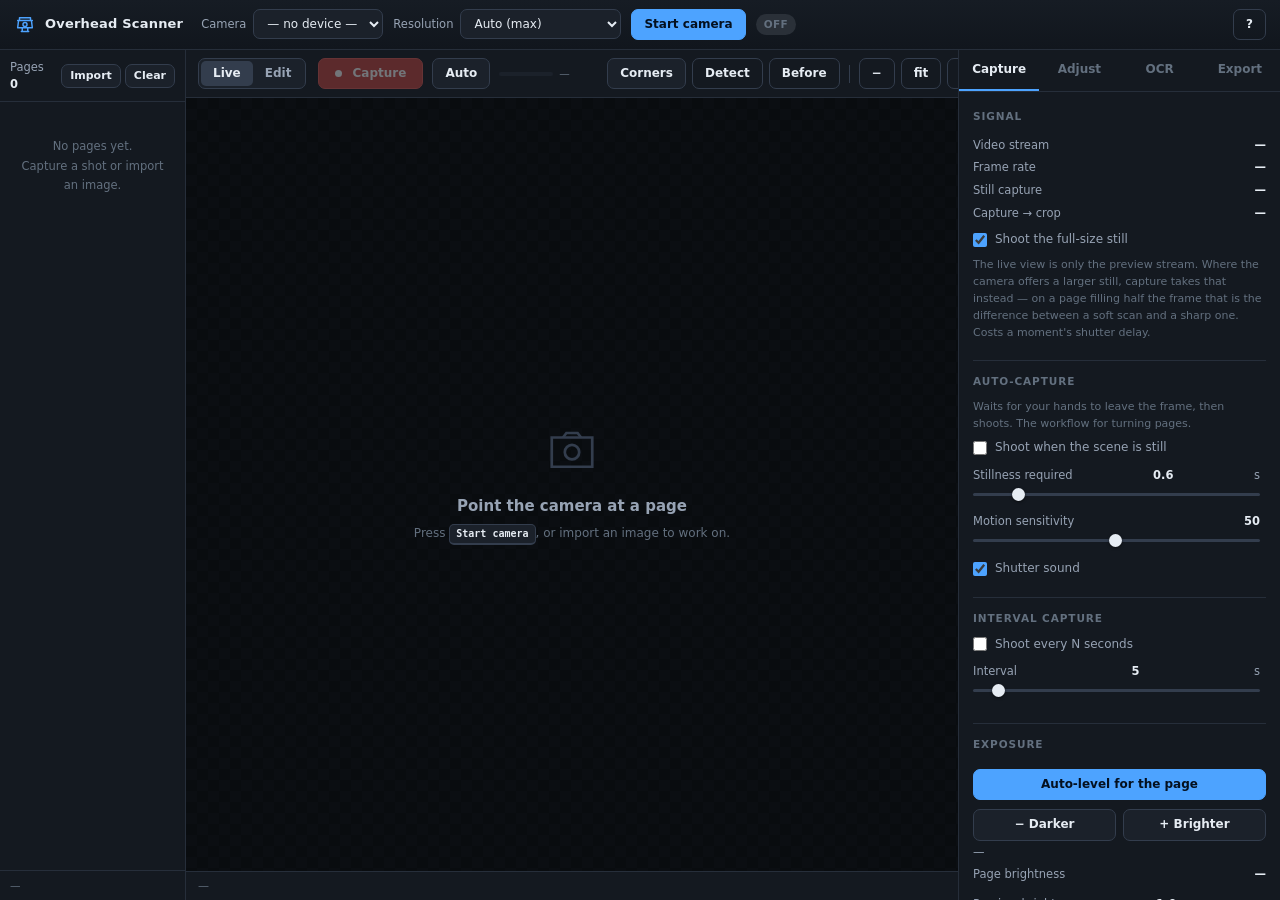
==== commit 37b9335a: "Full-quality output: no JPEG round-trip, display-resolution preview Restores the pristine-frame path" ====
--- a/index.html
+++ b/index.html
@@ -399,15 +399,17 @@
           <label class="field wide">
             <span>Format</span>
             <select id="expFormat">
-              <option value="image/png">PNG — lossless</option>
-              <option value="image/jpeg" selected>JPEG</option>
+              <option value="image/jpeg" selected>JPEG — high quality</option>
+              <option value="image/png">PNG — lossless, no compression artefacts</option>
               <option value="image/webp">WebP</option>
             </select>
           </label>
           <div class="ctl" data-k="expQuality">
-            <label>Quality <output>92</output></label>
-            <input type="range" min="40" max="100" step="1" value="92">
-          </div>
+            <label>Quality <output>98</output></label>
+            <input type="range" min="40" max="100" step="1" value="98">
+          </div>
+          <p class="note">Saved at the full resolution of the crop, always — the slider only
+            sets JPEG compression. Choose PNG if you want no compression artefacts at all.</p>
           <div class="btn-row">
             <button class="btn btn-primary" id="btnExportImage">Save image</button>
             <button class="btn btn-ghost" id="btnCopyClip">Copy</button>
@@ -425,8 +427,8 @@
             </select>
           </label>
           <div class="ctl" data-k="pdfQuality">
-            <label>JPEG quality <output>85</output></label>
-            <input type="range" min="40" max="100" step="1" value="85">
+            <label>JPEG quality <output>94</output></label>
+            <input type="range" min="40" max="100" step="1" value="94">
           </div>
           <label class="row-check"><input type="checkbox" id="pdfSearchable" checked><span>Searchable — embed OCR text layer</span></label>
           <label class="row-check"><input type="checkbox" id="pdfAllPages" checked><span>All pages (otherwise just this one)</span></label>
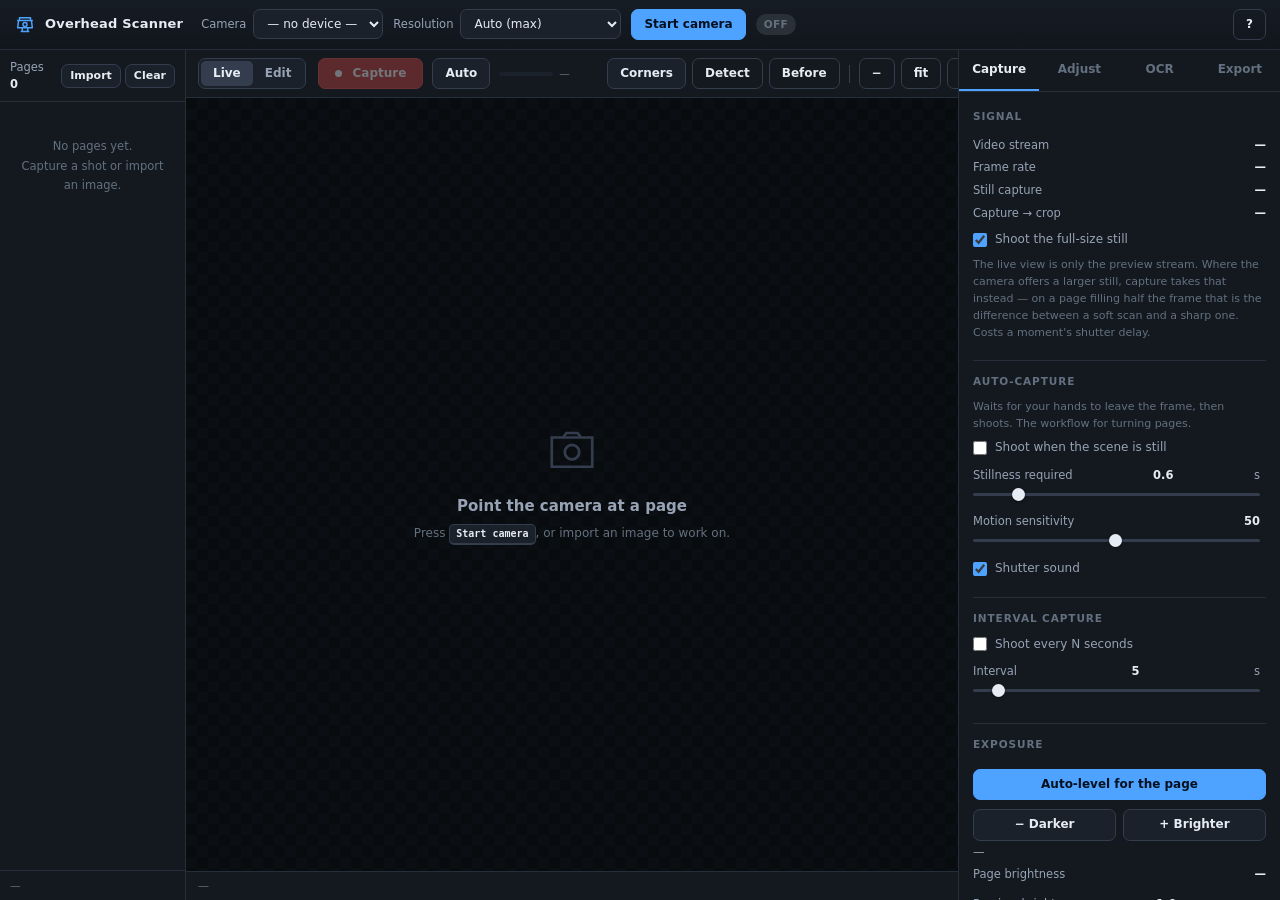
==== commit 67295d73: "Stop the filter destroying detail it was meant to bring out Compared against the raw sensor frame on" ====
--- a/index.html
+++ b/index.html
@@ -327,8 +327,8 @@
             <input type="range" min="0" max="100" step="1" value="0"><button class="rst" title="Reset to filter default"></button>
           </div>
           <div class="ctl" data-k="sharpen">
-            <label>Sharpen <output>30</output></label>
-            <input type="range" min="0" max="150" step="1" value="30"><button class="rst" title="Reset to filter default"></button>
+            <label>Sharpen <output>16</output></label>
+            <input type="range" min="0" max="150" step="1" value="16"><button class="rst" title="Reset to filter default"></button>
           </div>
         </section>
 
